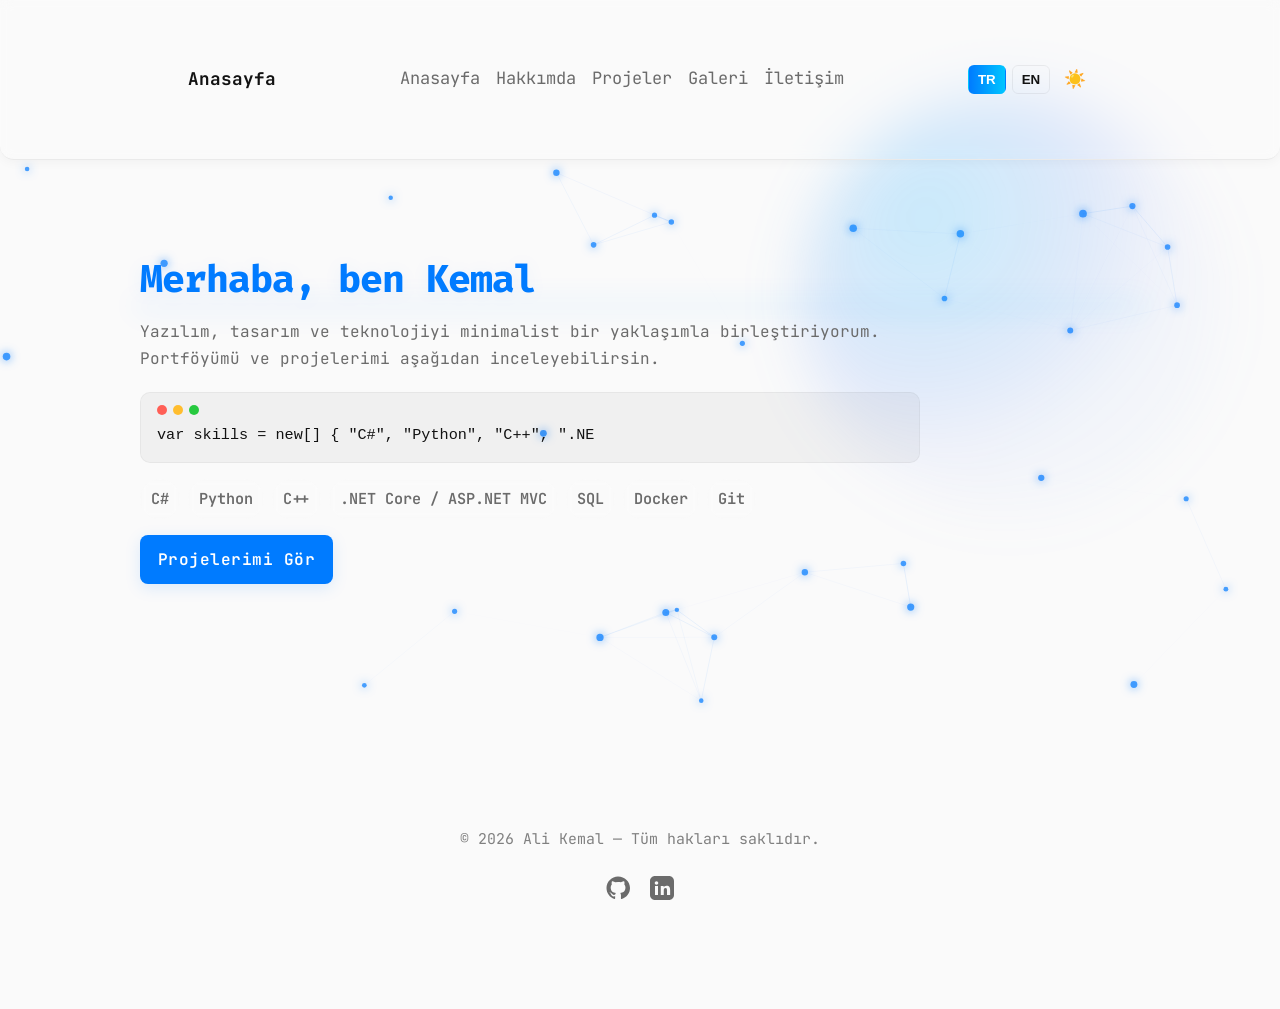
==== index.html @ acdd277d "first commit" ====
<!doctype html>
<html lang="tr" data-theme="light">
<head>
  <meta charset="utf-8" />
  <meta name="viewport" content="width=device-width,initial-scale=1" />
  <title data-key="title_home">Ali Kemal — Anasayfa</title>
  <link rel="preconnect" href="https://fonts.googleapis.com">
  <link rel="preconnect" href="https://fonts.gstatic.com" crossorigin>
  <link href="https://fonts.googleapis.com/css2?family=Fira+Mono:wght@400;700&family=Fira+Code:wght@400;700&family=JetBrains+Mono:wght@400;700&display=swap" rel="stylesheet">
  <link rel="stylesheet" href="style.css">
</head>
<body>
  <!-- Preloader -->
  <div id="preloader" class="preloader">
    <div class="spinner">
      <div></div><div></div><div></div>
    </div>
  </div>

  <!-- Header -->
  <header class="site-header">
    <div class="container header-inner">
      <a class="logo" href="index.html" data-key="nav_home">Ali Kemal</a>
      <nav class="nav">
        <a href="index.html" data-key="nav_home">Anasayfa</a>
        <a href="about.html" data-key="nav_about">Hakkımda</a>
        <a href="projects.html" data-key="nav_projects">Projeler</a>
        <a href="gallery.html" data-key="nav_gallery">Galeri</a>
        <a href="contact.html" data-key="nav_contact">İletişim</a>
      </nav>

      <div class="controls">
        <div class="lang-switch" role="group" aria-label="Dil seçici">
          <button class="lang-btn" data-lang="tr" aria-pressed="false">TR</button>
          <button class="lang-btn" data-lang="en" aria-pressed="false">EN</button>
        </div>
        <button id="theme-toggle" class="theme-toggle" aria-label="Tema değiştir">☀️</button>
        <button id="menu-toggle" class="menu-toggle">☰</button>
      </div>
    </div>
  </header>


  <main id="main-content" style="position:relative;">
    <canvas id="bg-dots" style="position:absolute;inset:0;width:100%;height:100%;z-index:0;pointer-events:none;"></canvas>
    <section class="hero container" style="position:relative;z-index:1;">
      <!-- Decorative animated blob -->
      <div class="hero-blob" aria-hidden="true"></div>
      <h1 data-key="hero_title" class="neon">Kod. Yaratıcılık. İnovasyon.</h1>
      <p data-key="hero_sub" class="hero-sub">Yazılım, tasarım ve teknolojiyi minimalist bir yaklaşımla birleştiriyorum. Portföyümü ve projelerimi aşağıdan inceleyebilirsin.</p>
      <!-- Developer terminal / typewriter -->
      <div class="hero-terminal" aria-hidden="false">
        <div class="terminal-bar"><span class="dot red"></span><span class="dot yellow"></span><span class="dot green"></span></div>
  <pre class="terminal-body"><code id="type-output">var skills = new[] { "C#", "Python", "C++", ".NET Core / ASP.NET MVC", "SQL", "Docker", "Git" };</code></pre>
      </div>

      <!-- Tech badges -->
      <div class="tech-badges" aria-hidden="true">
  <span class="badge" data-key="badge_csharp"><svg class="badge-icon" viewBox="0 0 24 24" aria-hidden="true"><rect x="3" y="3" width="18" height="18" rx="3"/></svg><span class="badge-label">C#</span></span>
  <span class="badge" data-key="badge_python"><svg class="badge-icon" viewBox="0 0 24 24" aria-hidden="true"><circle cx="12" cy="8" r="5"/><path d="M4 16c2-4 8-4 8-4s6 0 8 4v2H4v-2z"/></svg><span class="badge-label">Python</span></span>
  <span class="badge" data-key="badge_cpp"><svg class="badge-icon" viewBox="0 0 24 24" aria-hidden="true"><path d="M4 12h16M12 4v16" stroke-width="1.6" stroke-linecap="round" stroke-linejoin="round"/></svg><span class="badge-label">C++</span></span>
  <span class="badge" data-key="badge_dotnet"><svg class="badge-icon" viewBox="0 0 24 24" aria-hidden="true"><path d="M3 12a9 9 0 1 0 18 0 9 9 0 0 0-18 0z"/></svg><span class="badge-label">.NET Core / ASP.NET MVC</span></span>
  <span class="badge" data-key="badge_sql"><svg class="badge-icon" viewBox="0 0 24 24" aria-hidden="true"><ellipse cx="12" cy="6" rx="8" ry="3"/><path d="M4 6v6c0 1.7 3.6 3 8 3s8-1.3 8-3V6"/></svg><span class="badge-label">SQL</span></span>
  <span class="badge" data-key="badge_docker"><svg class="badge-icon" viewBox="0 0 24 24" aria-hidden="true"><rect x="3" y="10" width="18" height="6" rx="1"/><path d="M6 8h3v2H6zM10 8h3v2h-3z"/></svg><span class="badge-label">Docker</span></span>
  <span class="badge" data-key="badge_git"><svg class="badge-icon" viewBox="0 0 24 24" aria-hidden="true"><circle cx="6" cy="18" r="2"/><circle cx="18" cy="6" r="2"/><circle cx="12" cy="12" r="2"/><path d="M13 11l5-5M11 13l-5 5"/></svg><span class="badge-label">Git</span></span>
      </div>
      <p>
        <a class="btn" href="projects.html" id="see-projects" data-key="btn_projects">Projelerimi Gör</a>
      </p>
    </section>
  </main>


  <footer class="site-footer">
    <div class="container">
      <small>© <span id="year"></span> Ali Kemal — Tüm hakları saklıdır.</small>
      <div class="footer-socials">
        <a href="https://github.com/Nukte" aria-label="GitHub"><svg width="24" height="24" fill="currentColor" viewBox="0 0 24 24"><path d="M12 .5C5.73.5.5 5.73.5 12c0 5.08 3.29 9.39 7.86 10.91.58.11.79-.25.79-.56 0-.28-.01-1.02-.02-2-3.2.7-3.88-1.54-3.88-1.54-.53-1.34-1.3-1.7-1.3-1.7-1.06-.72.08-.71.08-.71 1.17.08 1.79 1.2 1.79 1.2 1.04 1.78 2.73 1.27 3.4.97.11-.75.41-1.27.74-1.56-2.56-.29-5.26-1.28-5.26-5.7 0-1.26.45-2.29 1.19-3.1-.12-.29-.52-1.46.11-3.05 0 0 .97-.31 3.18 1.18a11.1 11.1 0 0 1 2.9-.39c.98 0 1.97.13 2.9.39 2.2-1.49 3.17-1.18 3.17-1.18.63 1.59.23 2.76.11 3.05.74.81 1.19 1.84 1.19 3.1 0 4.43-2.7 5.41-5.27 5.7.42.36.79 1.09.79 2.2 0 1.59-.01 2.87-.01 3.26 0 .31.21.68.8.56C20.71 21.39 24 17.08 24 12c0-6.27-5.23-11.5-12-11.5z"/></svg></a>
        <a href="https://www.linkedin.com/in/ali-kemal-kara/" aria-label="LinkedIn"><svg width="24" height="24" fill="currentColor" viewBox="0 0 24 24"><path d="M19 0h-14c-2.76 0-5 2.24-5 5v14c0 2.76 2.24 5 5 5h14c2.76 0 5-2.24 5-5v-14c0-2.76-2.24-5-5-5zm-11 19h-3v-9h3v9zm-1.5-10.28c-.97 0-1.75-.79-1.75-1.75s.78-1.75 1.75-1.75 1.75.79 1.75 1.75-.78 1.75-1.75 1.75zm13.5 10.28h-3v-4.5c0-1.08-.02-2.47-1.5-2.47-1.5 0-1.73 1.17-1.73 2.39v4.58h-3v-9h2.89v1.23h.04c.4-.75 1.38-1.54 2.84-1.54 3.04 0 3.6 2 3.6 4.59v4.72z"/></svg></a>
      </div>
    </div>
  </footer>

  <div id="modal" class="modal" aria-hidden="true">
    <div class="modal-inner">
      <button id="modal-close" class="modal-close">✕</button>
      <img id="modal-img" src="" alt="" />
    </div>
  </div>

  <script src="script.js"></script>
</body>
</html>
---- style.css ----
:root{
  --bg:#FAFAFA;
  --text:#121212;
  --muted:#6b6b6b;
  --accent:#007BFF;
  --accent2:#00c6ff;
  --card:#ffffff;
  --shadow: 0 6px 18px rgba(17,17,17,0.06);
}

[data-theme="dark"]{
  --bg:#121212;
  --text:#E0E0E0;
  --muted:#9a9a9a;
  --accent:#3390FF;
  --card:#1b1b1b;
  --shadow: 0 6px 18px rgba(0,0,0,0.6);
}

*{box-sizing:border-box}
html,body{height:100%}
body{
  margin:0;padding:0;
  font-family: 'JetBrains Mono', 'Fira Code', 'Fira Mono', 'Menlo', 'Consolas', monospace;
  background:var(--bg);color:var(--text);
  font-size: 17px;
  line-height: 1.7;
  -webkit-font-smoothing:antialiased;
  -moz-osx-font-smoothing:grayscale;
}
.container{max-width:1000px;margin:0 auto;padding:3rem;}

/* Smooth theme transitions for variables and common visual properties */
:root, [data-theme] {
  transition: background-color 360ms ease, color 360ms ease, border-color 360ms ease, box-shadow 360ms ease, fill 360ms ease, stroke 360ms ease;
}

/* Header: glassmorphism + spaced nav */
.site-header{
  background: rgba(255,255,255,0.66);
  backdrop-filter: blur(6px) saturate(120%);
  border-radius: 0 0 14px 14px;
  padding: 0.6rem 0;
}
[data-theme='dark'] .site-header{
  background: rgba(24,22,42,0.6);
}
.header-inner{gap:1rem}
.nav{display:flex;gap:1.2rem;align-items:center}
.nav a{position:relative;padding:0.4rem 0.2rem;color:var(--muted);}
.nav a::after{content:'';position:absolute;left:0;right:0;bottom:-6px;height:3px;background:linear-gradient(90deg,var(--accent),var(--accent2));opacity:0;transform:translateY(6px);transition:all 220ms ease;border-radius:6px}
.nav a:hover::after, .nav a.active::after{opacity:1;transform:translateY(0)}

/* Mobile slide panel for nav and backdrop */
.nav-panel{
  position:fixed;top:0;right:-320px;width:280px;height:100vh;background:var(--card);box-shadow:0 20px 60px rgba(0,0,0,0.12);transition:right 320ms cubic-bezier(.2,.9,.3,1);z-index:10005;padding:2.4rem 1.2rem;display:flex;flex-direction:column;gap:1rem
}
.nav-panel.open{right:0}
.nav-backdrop{position:fixed;inset:0;background:rgba(0,0,0,0.35);opacity:0;pointer-events:none;transition:opacity 220ms ease;z-index:10004}
.nav-backdrop.open{opacity:1;pointer-events:auto}

@media (max-width:820px){
  .nav{display:none}
  .menu-toggle{display:block}
}

/* theme switching helper - subtle fade for items that don't use CSS variables
   We add transitions for many visual properties so the switch doesn't feel abrupt */
.theme-switching, .theme-switching * {
  transition: background-color 380ms ease, color 380ms ease, border-color 380ms ease, box-shadow 380ms ease, filter 380ms ease, fill 380ms ease, stroke 380ms ease;
}

.menu-toggle-close{background:transparent;border:1px solid var(--muted);padding:0.6rem 0.9rem;border-radius:8px;cursor:pointer}

/* Modern başlıklar */
h1, h2, h3 {
  font-family: 'Fira Mono', 'JetBrains Mono', 'Fira Code', 'Menlo', 'Consolas', monospace;
  font-weight: 800;
  letter-spacing: -1px;
  color: var(--accent);
  text-shadow: 0 2px 12px rgba(0,123,255,0.08);
  line-height: 1.2;
}
h1 { font-size: 2.6rem; margin-bottom: 0.7rem; }
h2 { font-size: 2rem; margin-bottom: 0.5rem; }
h3 { font-size: 1.3rem; margin-bottom: 0.4rem; }

p, li, label, input, textarea, .btn, small {
  font-size: 1rem;
  line-height: 1.7;
}
small {
  font-size: 0.93rem;
  opacity: 0.85;
}

/* Butonlara degrade ve gölge */
.btn {
  background: linear-gradient(90deg, var(--accent) 60%, #00c6ff 100%);
  box-shadow: 0 4px 16px rgba(0,123,255,0.13);
  border: none;
  font-weight: 600;
  letter-spacing: 0.5px;
  transition: transform 0.15s, box-shadow 0.15s, background 0.3s;
}
.btn:hover {
  transform: translateY(-2px) scale(1.04);
  box-shadow: 0 8px 24px rgba(0,123,255,0.18);
  background: linear-gradient(90deg, #00c6ff 0%, var(--accent) 100%);
}

/* Kartlara hover animasyonu */
.card {
  transition: transform 0.18s, box-shadow 0.18s;
}
.card:hover {
  transform: translateY(-6px) scale(1.03) rotate(-1deg);
  box-shadow: 0 12px 32px rgba(0,123,255,0.13);
  border: 1.5px solid var(--accent);
}

/* Menüye blur ve yarı saydamlık */
.site-header {
  background: rgba(255,255,255,0.75);
  box-shadow: 0 2px 12px rgba(0,0,0,0.04);
  border-bottom: 1px solid #eaeaea;
}
[data-theme="dark"] .site-header {
  background: rgba(18,18,18,0.85);
  border-bottom: 1px solid #232323;
}

/* Responsive menü animasyonu */
@media (max-width:820px){
  .nav {
    transition: max-height 0.4s cubic-bezier(.4,0,.2,1);
    max-height: 0;
    overflow: hidden;
    background: rgba(255,255,255,0.97);
    border-radius: 0 0 12px 12px;
    box-shadow: 0 8px 32px rgba(0,0,0,0.08);
    margin-top: 0.5rem;
    position: absolute;
    left: 0; right: 0;
    z-index: 99;
  }
  [data-theme="dark"] .nav {
    background: rgba(18,18,18,0.97);
  }
  .nav.open {
    display: flex;
    flex-direction: column;
    max-height: 400px;
    padding-bottom: 1rem;
  }
  .menu-toggle {
    display: block;
    z-index: 100;
  }
}

/* Footer sosyal ikonlar */
.footer-socials {
  display: flex;
  justify-content: center;
  gap: 1.2rem;
  margin-top: 1.2rem;
}
.footer-socials a {
  color: var(--muted);
  font-size: 1.5rem;
  transition: color 0.2s;
}
.footer-socials a:hover {
  color: var(--accent);
}

.site-header{backdrop-filter: blur(6px);position:sticky;top:0;background:transparent;padding:0.6rem 0;z-index:40}
.header-inner{display:flex;align-items:center;justify-content:space-between}
.logo{font-weight:700;text-decoration:none;color:var(--text);font-size:1.1rem}
.nav{display:flex;gap:1rem}
.nav a{text-decoration:none;color:var(--muted);padding:0.4rem 0;border-bottom:2px solid transparent}
.nav a:hover, .nav a.active{color:var(--accent);border-color:transparent}
.controls{display:flex;align-items:center;gap:0.5rem}
.lang-btn{background:transparent;border:1px solid transparent;padding:0.3rem 0.5rem;border-radius:4px;cursor:pointer}
.theme-toggle{background:transparent;border:none;cursor:pointer;font-size:1.1rem}
.menu-toggle{display:none}

/* language switch styles */
.lang-switch{display:flex;gap:0.4rem;align-items:center}
.lang-switch .lang-btn{border:1px solid rgba(0,0,0,0.06);background:transparent;padding:0.35rem 0.55rem;border-radius:6px;font-weight:700;color:var(--text)}
.lang-switch .lang-btn[aria-pressed="true"]{background:linear-gradient(90deg,var(--accent),var(--accent2));color:var(--card);border-color:transparent}
/* Ensure language buttons remain readable in dark theme and have a clear focus state */
[data-theme="dark"] .lang-switch .lang-btn{border-color:rgba(255,255,255,0.06);color:var(--text)}
.lang-switch .lang-btn:focus{outline:3px solid rgba(0,123,255,0.12);outline-offset:3px;border-color:transparent}

.hero{padding:6rem 0 8rem}
.hero h1{font-size:2.4rem;margin:0 0 1rem}
.btn{display:inline-block;padding:0.7rem 1.1rem;border-radius:8px;background:var(--accent);color:white;text-decoration:none}

/* Neon heading + animated blob decoration */
.hero{position:relative;overflow:visible}
.hero-blob{position:absolute;right:-8%;top:-12%;width:420px;height:420px;border-radius:50%;background:radial-gradient(circle at 30% 30%, rgba(0,198,255,0.18), rgba(0,123,255,0.08) 40%, transparent 60%), linear-gradient(135deg, rgba(127,76,255,0.06), rgba(76,175,255,0.04));filter:blur(28px);transform:translate3d(0,0,0);z-index:0;pointer-events:none}
.neon{position:relative;z-index:2;color:var(--accent);text-shadow:0 2px 18px rgba(0,123,255,0.08), 0 0 24px rgba(0,198,255,0.03);}
.neon::after{content:'';position:absolute;left:-6px;right:-6px;bottom:-8px;height:8px;background:linear-gradient(90deg,var(--accent),var(--accent2));filter:blur(14px);opacity:0.12;z-index:1}
.hero-sub{position:relative;z-index:2;color:var(--muted);max-width:760px}

/* subtle parallax interaction for hero blob */
.hero.hover-enabled .hero-blob{transition:transform 420ms cubic-bezier(.2,.9,.3,1)}

/* Enhanced project card hover: lift + neon edge */
.projects .card{transition:transform 260ms ease, box-shadow 260ms ease, border 260ms ease}
.projects .card:hover{transform:translateY(-10px) scale(1.02);box-shadow:0 22px 60px rgba(0,123,255,0.12);border:1px solid rgba(51,144,255,0.12)}

/* Slight floating animation for cards */
.projects .card{will-change:transform}

/* Terminal / typewriter in hero */
.hero-terminal{position:relative;z-index:2;background:rgba(0,0,0,0.04);border-radius:10px;padding:0.8rem 1rem;margin-top:1.2rem;max-width:780px;color:var(--text);font-family: 'Fira Code', monospace;border:1px solid rgba(0,0,0,0.04)}
.hero-terminal .terminal-bar{display:flex;gap:6px;margin-bottom:8px}
.hero-terminal .dot{width:10px;height:10px;border-radius:50%;display:inline-block}
.hero-terminal .dot.red{background:#ff5f56}
.hero-terminal .dot.yellow{background:#ffbd2e}
.hero-terminal .dot.green{background:#27c93f}
.hero-terminal .terminal-body{margin:0;padding:0;font-size:0.95rem}

/* Tech badges */
.tech-badges{display:flex;flex-wrap:wrap;gap:0.5rem;margin-top:1rem;z-index:2}
.tech-badges .badge{background:linear-gradient(90deg,rgba(255,255,255,0.06),rgba(255,255,255,0.02));padding:0.35rem 0.6rem;border-radius:999px;font-weight:700;border:1px solid rgba(0,0,0,0.04);color:var(--muted);font-size:0.95rem}

.tech-badges .badge{display:inline-flex;align-items:center;gap:8px;padding:6px 10px;border-radius:999px;background:rgba(255,255,255,0.06);backdrop-filter:blur(4px);border:1px solid rgba(255,255,255,0.04);font-weight:600}
.badge-icon{width:18px;height:18px;display:block;fill:currentColor;opacity:0.95}
.badge-label{display:inline-block;white-space:nowrap}

.skills{list-style:none;padding:0;display:flex;flex-wrap:wrap;gap:12px}
.skills li{display:inline-flex;align-items:center;gap:8px;padding:6px 8px;border-radius:8px;background:var(--surface);box-shadow:var(--card-shadow)}
.skill-icon{width:18px;height:18px;display:block;fill:currentColor;opacity:0.95}
.skill-label{font-weight:600}

/* 3D tilt for project cards */
.projects .card{transform-style:preserve-3d}
.projects .card .card-body{transform:translateZ(0)}
.projects .card.tilt{transition:transform 120ms ease-out}


.site-footer{padding:3rem 0;text-align:center;color:var(--muted);}

.projects .grid{display:grid;grid-template-columns:repeat(auto-fit,minmax(260px,1fr));gap:1.4rem}
.card{background:var(--card);border-radius:12px;overflow:hidden;box-shadow:var(--shadow);display:flex;flex-direction:column}
.card img{width:100%;height:160px;object-fit:cover}
.card-body{padding:1rem}
.card-links a{margin-right:0.6rem;color:var(--accent);text-decoration:none}

.photo-grid{display:grid;grid-template-columns:repeat(auto-fit,minmax(220px,1fr));gap:0.8rem}
.photo{width:100%;height:160px;object-fit:cover;cursor:pointer;border-radius:8px}

.skill-bars .skill{margin-bottom:0.8rem}
.bar{background:linear-gradient(90deg,rgba(0,0,0,0.03),rgba(0,0,0,0.01));height:12px;border-radius:999px;overflow:hidden}
.bar-fill{height:100%;background:var(--accent);border-radius:999px}

.contact-form{display:flex;flex-direction:column;gap:0.6rem;max-width:720px}
.contact-form label{display:flex;flex-direction:column;font-size:0.95rem}
.contact-form input,.contact-form textarea{padding:0.6rem;border-radius:8px;border:1px solid #ddd;background:transparent;color:var(--text)}
.form-msg{margin-top:0.6rem;color:var(--muted)}

/* Social buttons on contact page */
.socials{display:flex;gap:0.6rem;margin-top:1rem}
.socials .social-btn{display:inline-flex;align-items:center;gap:0.6rem;padding:0.6rem 0.9rem;border-radius:999px;background:linear-gradient(90deg,var(--accent),var(--accent2));color:var(--card);text-decoration:none;font-weight:700;box-shadow:0 6px 18px rgba(0,123,255,0.12);transition:transform 160ms ease, box-shadow 160ms ease, opacity 160ms ease}
.socials .social-btn svg{flex:0 0 auto;color:inherit}
.socials .social-btn:hover{transform:translateY(-3px);box-shadow:0 12px 26px rgba(0,123,255,0.16)}
.socials .social-btn:active{transform:translateY(-1px)}
[data-theme="dark"] .socials .social-btn{box-shadow:0 6px 18px rgba(0,0,0,0.45)}

/* Modal */
.modal{position:fixed;inset:0;display:none;align-items:center;justify-content:center;background:rgba(0,0,0,0.6);z-index:60}
.modal[aria-hidden="false"]{display:flex}
.modal-inner{position:relative;max-width:90%;max-height:90%}
.modal img{max-width:100%;max-height:80vh;border-radius:8px}
.modal-close{position:absolute;right:-10px;top:-10px;background:var(--card);border-radius:50%;border:none;padding:0.4rem;cursor:pointer}

/* Preloader */
.preloader{position:fixed;inset:0;display:flex;align-items:center;justify-content:center;background:var(--bg);z-index:999}
.spinner{display:flex;gap:8px}
.spinner div{width:10px;height:10px;border-radius:50%;background:var(--accent);animation:blink 1s infinite}
.spinner div:nth-child(2){animation-delay:0.15s}
.spinner div:nth-child(3){animation-delay:0.3s}
@keyframes blink{0%,80%,100%{opacity:0.15;transform:scale(0.9)}40%{opacity:1;transform:scale(1.15)}}

/* Page transition */
main{transition:opacity 350ms ease-in-out}

@media (max-width:820px){
  .nav{display:none}
  .menu-toggle{display:block}
  .container{padding:1.6rem}
}

/* Page transition overlay + progress */
.page-overlay{
  position:fixed;inset:0;display:flex;align-items:center;justify-content:center;pointer-events:none;z-index:9999;opacity:0;transition:opacity 320ms ease;background:linear-gradient(180deg,rgba(0,0,0,0.0),rgba(0,0,0,0.0));
}
.page-overlay[data-active="true"]{opacity:1;pointer-events:auto}
.progress-bar{
  position:fixed;left:0;top:0;height:3px;background:linear-gradient(90deg,var(--accent),var(--accent2));width:0%;transition:width 260ms linear;z-index:10000
}

/* Main content enter/exit animations */
#main-content.page-exit{
  opacity:0;transform:translateY(8px) scale(0.995);filter:blur(0.6px);transition:opacity 260ms ease, transform 260ms ease, filter 260ms ease;
}
#main-content.page-enter{
  opacity:0;transform:translateY(10px);filter:blur(1px);transition:opacity 320ms cubic-bezier(.2,.9,.3,1), transform 320ms cubic-bezier(.2,.9,.3,1), filter 320ms ease;
}
#main-content.page-enter.show{
  opacity:1;transform:translateY(0);filter:blur(0);
}

/* Theme-aware overlay tint */
body[data-theme='light'] .page-overlay{background:linear-gradient(180deg,rgba(127,76,255,0.02),rgba(76,175,255,0.02));}
body[data-theme='dark'] .page-overlay{background:linear-gradient(180deg,rgba(127,76,255,0.06),rgba(76,175,255,0.04));}

/* Blog Styles */
.blog-header {
  text-align: center;
  margin-bottom: 3rem;
}

.blog-header h2 {
  margin-bottom: 1rem;
}

.blog-header p {
  color: var(--muted);
  font-size: 1.1rem;
  max-width: 600px;
  margin: 0 auto;
}

.blog-filters {
  display: flex;
  justify-content: center;
  gap: 1rem;
  margin-bottom: 3rem;
  flex-wrap: wrap;
}

.filter-btn {
  background: transparent;
  border: 2px solid var(--accent);
  color: var(--accent);
  padding: 0.5rem 1.2rem;
  border-radius: 25px;
  cursor: pointer;
  font-weight: 600;
  transition: all 0.3s ease;
  font-size: 0.9rem;
}

.filter-btn:hover, .filter-btn.active {
  background: var(--accent);
  color: var(--card);
  transform: translateY(-2px);
  box-shadow: 0 4px 12px rgba(0,123,255,0.3);
}

.blog-grid {
  display: grid;
  grid-template-columns: repeat(auto-fit, minmax(350px, 1fr));
  gap: 2rem;
  margin-bottom: 3rem;
}

.blog-card {
  background: var(--card);
  border-radius: 16px;
  overflow: hidden;
  box-shadow: var(--shadow);
  transition: all 0.3s ease;
  opacity: 1;
  transform: translateY(0);
}

.blog-card:hover {
  transform: translateY(-8px) scale(1.02);
  box-shadow: 0 20px 40px rgba(0,123,255,0.15);
}

.blog-card.hidden {
  opacity: 0;
  transform: translateY(20px);
  pointer-events: none;
}

.blog-image {
  position: relative;
  height: 200px;
  overflow: hidden;
}

.blog-image img {
  width: 100%;
  height: 100%;
  object-fit: cover;
  transition: transform 0.3s ease;
}

.blog-card:hover .blog-image img {
  transform: scale(1.05);
}

.blog-category {
  position: absolute;
  top: 1rem;
  left: 1rem;
  background: var(--accent);
  color: var(--card);
  padding: 0.3rem 0.8rem;
  border-radius: 15px;
  font-size: 0.8rem;
  font-weight: 600;
}

.blog-content {
  padding: 1.5rem;
}

.blog-meta {
  display: flex;
  justify-content: space-between;
  align-items: center;
  margin-bottom: 1rem;
  font-size: 0.85rem;
  color: var(--muted);
}

.blog-content h3 {
  margin: 0 0 1rem 0;
  font-size: 1.3rem;
  line-height: 1.4;
  color: var(--text);
}

.blog-content p {
  color: var(--muted);
  line-height: 1.6;
  margin-bottom: 1.5rem;
}

.blog-tags {
  display: flex;
  flex-wrap: wrap;
  gap: 0.5rem;
  margin-bottom: 1.5rem;
}

.tag {
  background: rgba(0,123,255,0.1);
  color: var(--accent);
  padding: 0.3rem 0.8rem;
  border-radius: 12px;
  font-size: 0.8rem;
  font-weight: 500;
}

.blog-read-more {
  color: var(--accent);
  text-decoration: none;
  font-weight: 600;
  display: inline-flex;
  align-items: center;
  gap: 0.5rem;
  transition: all 0.3s ease;
}

.blog-read-more:hover {
  transform: translateX(5px);
}

.blog-read-more::after {
  content: '→';
  transition: transform 0.3s ease;
}

.blog-read-more:hover::after {
  transform: translateX(3px);
}

.blog-pagination {
  display: flex;
  justify-content: center;
  align-items: center;
  gap: 1rem;
  margin-top: 3rem;
}

.pagination-btn {
  background: var(--accent);
  color: var(--card);
  border: none;
  padding: 0.7rem 1.2rem;
  border-radius: 8px;
  cursor: pointer;
  font-weight: 600;
  transition: all 0.3s ease;
}

.pagination-btn:hover:not(:disabled) {
  background: var(--accent2);
  transform: translateY(-2px);
}

.pagination-btn:disabled {
  background: var(--muted);
  cursor: not-allowed;
  opacity: 0.5;
}

.pagination-info {
  color: var(--muted);
  font-weight: 600;
}

/* Enhanced Contact Styles */
.contact-header {
  text-align: center;
  margin-bottom: 3rem;
}

.contact-header h2 {
  margin-bottom: 1rem;
}

.contact-header p {
  color: var(--muted);
  font-size: 1.1rem;
  max-width: 600px;
  margin: 0 auto;
}

.contact-content {
  display: grid;
  grid-template-columns: 1fr 1fr;
  gap: 4rem;
  margin-bottom: 4rem;
}

.contact-info {
  display: flex;
  flex-direction: column;
  gap: 2rem;
}

.contact-card {
  display: flex;
  align-items: center;
  gap: 1.5rem;
  padding: 1.5rem;
  background: var(--card);
  border-radius: 12px;
  box-shadow: var(--shadow);
  transition: all 0.3s ease;
}

.contact-card:hover {
  transform: translateY(-4px);
  box-shadow: 0 12px 24px rgba(0,123,255,0.1);
}

.contact-icon {
  width: 50px;
  height: 50px;
  background: linear-gradient(135deg, var(--accent), var(--accent2));
  border-radius: 12px;
  display: flex;
  align-items: center;
  justify-content: center;
  color: white;
  flex-shrink: 0;
}

.contact-details h3 {
  margin: 0 0 0.5rem 0;
  font-size: 1.1rem;
  color: var(--text);
}

.contact-details p {
  margin: 0;
  color: var(--muted);
}

.contact-form {
  background: var(--card);
  padding: 2rem;
  border-radius: 16px;
  box-shadow: var(--shadow);
}

.form-group {
  margin-bottom: 1.5rem;
}

.form-group label {
  display: block;
  margin-bottom: 0.5rem;
  font-weight: 600;
  color: var(--text);
}

.form-group input,
.form-group textarea {
  width: 100%;
  padding: 0.8rem 1rem;
  border: 2px solid rgba(0,0,0,0.1);
  border-radius: 8px;
  background: var(--bg);
  color: var(--text);
  font-family: inherit;
  transition: all 0.3s ease;
  resize: vertical;
}

.form-group input:focus,
.form-group textarea:focus {
  outline: none;
  border-color: var(--accent);
  box-shadow: 0 0 0 3px rgba(0,123,255,0.1);
}

.error-message {
  display: block;
  color: #e74c3c;
  font-size: 0.85rem;
  margin-top: 0.5rem;
  opacity: 0;
  transform: translateY(-10px);
  transition: all 0.3s ease;
}

.error-message.show {
  opacity: 1;
  transform: translateY(0);
}

.form-group.error input,
.form-group.error textarea {
  border-color: #e74c3c;
  box-shadow: 0 0 0 3px rgba(231,76,60,0.1);
}

.btn-submit {
  width: 100%;
  position: relative;
  overflow: hidden;
}

.btn-loading {
  display: flex;
  align-items: center;
  justify-content: center;
  gap: 0.5rem;
}

.form-msg {
  margin-top: 1rem;
  padding: 1rem;
  border-radius: 8px;
  text-align: center;
  font-weight: 600;
  opacity: 0;
  transform: translateY(-10px);
  transition: all 0.3s ease;
}

.form-msg.show {
  opacity: 1;
  transform: translateY(0);
}

.form-msg.success {
  background: rgba(39,174,96,0.1);
  color: #27ae60;
  border: 1px solid rgba(39,174,96,0.2);
}

.form-msg.error {
  background: rgba(231,76,60,0.1);
  color: #e74c3c;
  border: 1px solid rgba(231,76,60,0.2);
}

.contact-socials {
  text-align: center;
}

.contact-socials h3 {
  margin-bottom: 2rem;
  color: var(--text);
}

.contact-socials .socials {
  justify-content: center;
}

/* AOS Animation Styles */
[data-aos] {
  opacity: 0;
  transition-property: opacity, transform;
  transition-duration: 0.6s;
  transition-timing-function: ease-out;
}

[data-aos].aos-animate {
  opacity: 1;
}

[data-aos="fade-up"] {
  transform: translateY(30px);
}

[data-aos="fade-up"].aos-animate {
  transform: translateY(0);
}

[data-aos="fade-right"] {
  transform: translateX(-30px);
}

[data-aos="fade-right"].aos-animate {
  transform: translateX(0);
}

[data-aos="fade-left"] {
  transform: translateX(30px);
}

[data-aos="fade-left"].aos-animate {
  transform: translateX(0);
}

[data-aos="zoom-in"] {
  transform: scale(0.8);
}

[data-aos="zoom-in"].aos-animate {
  transform: scale(1);
}

/* Enhanced Project Cards */
.project-image {
  position: relative;
  height: 160px;
  background: linear-gradient(135deg, var(--accent), var(--accent2));
  display: flex;
  align-items: center;
  justify-content: center;
  overflow: hidden;
}

.project-icon {
  color: white;
  opacity: 0.9;
  transition: all 0.3s ease;
}

.project-language {
  position: absolute;
  top: 1rem;
  right: 1rem;
  background: rgba(255,255,255,0.2);
  backdrop-filter: blur(4px);
  color: white;
  padding: 0.3rem 0.8rem;
  border-radius: 15px;
  font-size: 0.8rem;
  font-weight: 600;
}

.project-stats {
  display: flex;
  gap: 1rem;
  margin: 1rem 0;
  font-size: 0.85rem;
  color: var(--muted);
}

.stat {
  display: flex;
  align-items: center;
  gap: 0.3rem;
}

.stat svg {
  opacity: 0.7;
}

.projects .card:hover .project-icon {
  transform: scale(1.1) rotate(5deg);
}

.projects .card:hover .project-image {
  background: linear-gradient(135deg, var(--accent2), var(--accent));
}

/* Responsive Design */
@media (max-width: 768px) {
  .blog-grid {
    grid-template-columns: 1fr;
    gap: 1.5rem;
  }
  
  .blog-filters {
    gap: 0.5rem;
  }
  
  .filter-btn {
    padding: 0.4rem 1rem;
    font-size: 0.85rem;
  }
  
  .contact-content {
    grid-template-columns: 1fr;
    gap: 2rem;
  }
  
  .contact-card {
    padding: 1rem;
  }
  
  .contact-form {
    padding: 1.5rem;
  }
  
  .blog-card {
    margin: 0 1rem;
  }

  .project-stats {
    flex-wrap: wrap;
    gap: 0.8rem;
  }
}

@media (max-width: 480px) {
  .blog-filters {
    flex-direction: column;
    align-items: center;
  }
  
  .contact-card {
    flex-direction: column;
    text-align: center;
    gap: 1rem;
  }

  .project-image {
    height: 120px;
  }

  .project-icon svg {
    width: 40px;
    height: 40px;
  }
}

/* Simple About Page Styles */
.about-simple {
  max-width: 800px;
  margin: 0 auto;
  padding: 2rem;
}

.about-header {
  text-align: center;
  margin-bottom: 3rem;
}

.about-header h1 {
  font-size: 2.5rem;
  color: var(--accent);
  margin-bottom: 0.5rem;
}

.about-section {
  margin-bottom: 3rem;
  background: var(--card);
  padding: 2rem;
  border-radius: 12px;
  box-shadow: var(--shadow);
}

.about-section h2 {
  color: var(--accent);
  font-size: 1.5rem;
  margin-bottom: 1.5rem;
  border-bottom: 2px solid var(--accent);
  padding-bottom: 0.5rem;
}

.about-content p {
  line-height: 1.7;
  color: var(--text);
  margin-bottom: 1rem;
}

.about-content strong {
  color: var(--accent);
  font-weight: 700;
}

/* Experience Item */
.experience-item {
  border-left: 4px solid var(--accent);
  padding-left: 1.5rem;
  margin-bottom: 1.5rem;
}

.experience-header {
  display: flex;
  flex-wrap: wrap;
  align-items: center;
  gap: 1rem;
  margin-bottom: 1rem;
}

.experience-header h3 {
  color: var(--text);
  font-size: 1.2rem;
  margin: 0;
}

.company {
  background: var(--accent);
  color: white;
  padding: 0.3rem 0.8rem;
  border-radius: 15px;
  font-size: 0.9rem;
  font-weight: 600;
}

.duration {
  color: var(--muted);
  font-weight: 600;
  font-size: 0.9rem;
}

/* Technologies Grid */
.tech-grid {
  display: grid;
  grid-template-columns: repeat(auto-fit, minmax(200px, 1fr));
  gap: 1rem;
}

.tech-item {
  display: flex;
  align-items: center;
  gap: 1rem;
  padding: 1rem;
  background: var(--bg);
  border-radius: 8px;
  border: 1px solid rgba(0,123,255,0.1);
  transition: all 0.2s ease;
}

.tech-item:hover {
  transform: translateY(-2px);
  box-shadow: 0 4px 12px rgba(0,123,255,0.1);
  border-color: var(--accent);
}

.tech-icon {
  width: 32px;
  height: 32px;
  color: var(--accent);
  flex-shrink: 0;
}

.tech-item span {
  font-weight: 600;
  color: var(--text);
}

/* Education Items */
.education-item {
  border-left: 4px solid var(--accent);
  padding-left: 1.5rem;
  margin-bottom: 1.5rem;
}

.education-item h3 {
  color: var(--text);
  font-size: 1.2rem;
  margin: 0 0 0.5rem 0;
}

.education-item p {
  color: var(--muted);
  margin: 0 0 0.5rem 0;
}

.education-status {
  background: var(--accent);
  color: white;
  padding: 0.2rem 0.6rem;
  border-radius: 12px;
  font-size: 0.8rem;
  font-weight: 600;
}

/* Responsive Design for Simple About */
@media (max-width: 768px) {
  .about-simple {
    padding: 1rem;
  }
  
  .about-header h1 {
    font-size: 2rem;
  }
  
  .about-section {
    padding: 1.5rem;
  }
  
  .tech-grid {
    grid-template-columns: 1fr;
  }
  
  .experience-header {
    flex-direction: column;
    align-items: flex-start;
    gap: 0.5rem;
  }
}

@media (max-width: 480px) {
  .about-header h1 {
    font-size: 1.8rem;
  }
  
  .about-section h2 {
    font-size: 1.3rem;
  }
  
  .tech-item {
    padding: 0.8rem;
  }
  
  .tech-icon {
    width: 24px;
    height: 24px;
  }
}
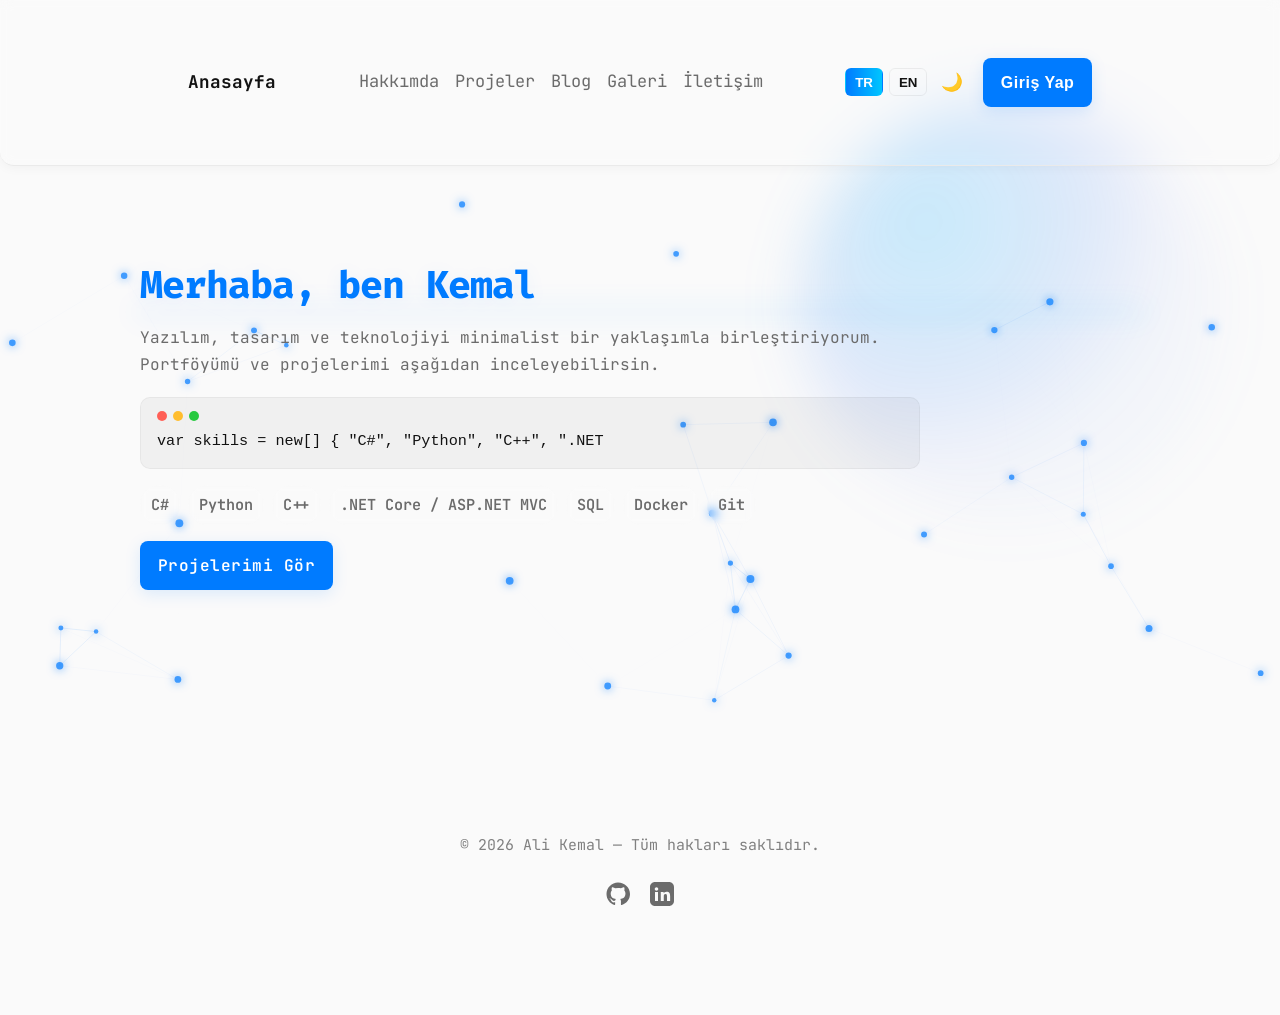
==== commit 2b80ae0b: "mesaj" ====
--- a/index.html
+++ b/index.html
@@ -22,9 +22,10 @@
     <div class="container header-inner">
       <a class="logo" href="index.html" data-key="nav_home">Ali Kemal</a>
       <nav class="nav">
-        <a href="index.html" data-key="nav_home">Anasayfa</a>
+       <!-- <a href="index.html" data-key="nav_home">Anasayfa</a> -->
         <a href="about.html" data-key="nav_about">Hakkımda</a>
         <a href="projects.html" data-key="nav_projects">Projeler</a>
+        <a href="blog.html" data-key="nav_blog">Blog</a>
         <a href="gallery.html" data-key="nav_gallery">Galeri</a>
         <a href="contact.html" data-key="nav_contact">İletişim</a>
       </nav>
--- a/style.css
+++ b/style.css
@@ -51,24 +51,73 @@
 .nav a::after{content:'';position:absolute;left:0;right:0;bottom:-6px;height:3px;background:linear-gradient(90deg,var(--accent),var(--accent2));opacity:0;transform:translateY(6px);transition:all 220ms ease;border-radius:6px}
 .nav a:hover::after, .nav a.active::after{opacity:1;transform:translateY(0)}
 
-/* Mobile slide panel for nav and backdrop */
+/* Mobile slide panel for nav and backdrop (polished) */
 .nav-panel{
-  position:fixed;top:0;right:-320px;width:280px;height:100vh;background:var(--card);box-shadow:0 20px 60px rgba(0,0,0,0.12);transition:right 320ms cubic-bezier(.2,.9,.3,1);z-index:10005;padding:2.4rem 1.2rem;display:flex;flex-direction:column;gap:1rem
-}
-.nav-panel.open{right:0}
-.nav-backdrop{position:fixed;inset:0;background:rgba(0,0,0,0.35);opacity:0;pointer-events:none;transition:opacity 220ms ease;z-index:10004}
+  position:fixed;
+  top:0;
+  right:0;
+  bottom:0;
+  width:320px;
+  max-width:85vw;
+  background: linear-gradient(180deg, var(--card), rgba(255,255,255,0.02));
+  box-shadow: -12px 0 30px rgba(0,0,0,0.45);
+  transition: transform 260ms cubic-bezier(.2,.9,.2,1);
+  z-index:1400;
+  padding:22px 16px;
+  display:flex;
+  flex-direction:column;
+  gap:12px;
+  transform:translateX(110%);
+  .menu-toggle-close{background:linear-gradient(180deg, rgba(0,0,0,0.02), rgba(255,255,255,0.01));border:1px solid rgba(0,0,0,0.06);padding:0.7rem 0.9rem;border-radius:10px;cursor:pointer;color:var(--text);font-weight:700;align-self:stretch;text-align:center}
+  border-left: 1px solid rgba(0,0,0,0.04);
+}
+.nav-panel.open{transform:translateX(0)}
+.nav-backdrop{position:fixed;inset:0;background:linear-gradient(rgba(0,0,0,0.45),rgba(0,0,0,0.65));opacity:0;pointer-events:none;transition:opacity 220ms ease;z-index:1300;backdrop-filter:blur(6px)}
 .nav-backdrop.open{opacity:1;pointer-events:auto}
+
+/* mobile-panel link styles */
+  .blog-grid {
+    display: grid;
+    grid-template-columns: repeat(auto-fit, minmax(260px, 1fr));
+    gap: 1rem 1.2rem;
+    margin-bottom: 2.6rem;
+    align-items: start;
+  }
+.nav-panel .mobile-nav{display:flex;flex-direction:column;gap:10px}
+.nav-panel .mobile-nav a{color:var(--text);text-decoration:none;padding:0.85rem 0.6rem;border-radius:8px;font-weight:700}
+.nav-panel .mobile-nav a:hover{background:rgba(0,0,0,0.04);transform:translateX(4px);transition:transform 160ms ease, background 140ms ease}
+.nav-panel .mobile-nav a.active{background:rgba(0,0,0,0.06)}
+
 
 @media (max-width:820px){
   .nav{display:none}
   .menu-toggle{display:block}
 }
+  .blog-card {
+    background: linear-gradient(180deg, var(--card), rgba(0,0,0,0.02));
+    border-radius: 14px;
+    overflow: hidden;
+    box-shadow: 0 12px 30px rgba(2,6,23,0.25);
+    transition: transform 260ms ease, box-shadow 260ms ease, opacity 200ms ease;
+    opacity: 1;
+    transform: translateY(0);
+    border: 1px solid rgba(0,0,0,0.04);
+  }
 
 /* theme switching helper - subtle fade for items that don't use CSS variables
    We add transitions for many visual properties so the switch doesn't feel abrupt */
 .theme-switching, .theme-switching * {
   transition: background-color 380ms ease, color 380ms ease, border-color 380ms ease, box-shadow 380ms ease, filter 380ms ease, fill 380ms ease, stroke 380ms ease;
 }
+  .modal{position:fixed;inset:0;display:none;align-items:center;justify-content:center;background:linear-gradient(rgba(0,0,0,0.45), rgba(0,0,0,0.65));z-index:1000}
+  .modal[aria-hidden="false"]{display:flex}
+  .modal-inner{position:relative;max-width:92%;max-height:92%;padding:18px;border-radius:12px;background:var(--card);box-shadow:0 18px 60px rgba(2,8,30,0.45);border:1px solid rgba(0,0,0,0.06)}
+  .modal img{max-width:100%;max-height:78vh;border-radius:8px}
+  .modal-close{position:absolute;right:-10px;top:-10px;background:var(--card);border-radius:50%;border:none;padding:0.4rem;cursor:pointer;box-shadow:0 6px 18px rgba(0,0,0,0.12)}
+
+  /* Utilities */
+  .muted{color:var(--muted)}
+  .small{font-size:0.92rem}
 
 .menu-toggle-close{background:transparent;border:1px solid var(--muted);padding:0.6rem 0.9rem;border-radius:8px;cursor:pointer}
 
@@ -152,6 +201,7 @@
     flex-direction: column;
     max-height: 400px;
     padding-bottom: 1rem;
+    position:relative;z-index:60;
   }
   .menu-toggle {
     display: block;
@@ -365,7 +415,7 @@
 
 .blog-grid {
   display: grid;
-  grid-template-columns: repeat(auto-fit, minmax(350px, 1fr));
+  grid-template-columns: repeat(auto-fit, minmax(280px, 1fr));
   gap: 2rem;
   margin-bottom: 3rem;
 }
@@ -389,6 +439,40 @@
   opacity: 0;
   transform: translateY(20px);
   pointer-events: none;
+}
+
+/* Align blog-data generated markup (.card-media / .card-body) with blog styles */
+.blog-card .card-media{
+  height: 220px;
+  overflow: hidden;
+  background: linear-gradient(180deg, rgba(0,0,0,0.02), rgba(0,0,0,0.01));
+}
+.blog-card .card-media img{width:100%;height:100%;object-fit:cover;display:block;transition:transform 0.35s ease}
+.blog-card:hover .card-media img{transform:scale(1.04)}
+.blog-card .card-body{padding:1.4rem 1.4rem 1.8rem}
+.blog-card .card-title{margin:0 0 0.6rem;color:var(--text);font-size:1.15rem}
+.blog-card .card-excerpt{color:var(--muted);margin:0 0 1rem;line-height:1.6}
+.blog-card .card-actions{display:flex;justify-content:flex-end}
+.blog-card .card-actions .btn{padding:0.48rem 0.9rem;border-radius:8px;font-size:0.92rem}
+
+/* Modal for post content: make inner panel more readable */
+.post-modal-inner{
+  background: var(--card);
+  padding: 1.2rem 1.4rem;
+  border-radius: 12px;
+  max-width: 900px;
+  width: calc(100% - 40px);
+  max-height: 90vh;
+  overflow:auto;
+  box-shadow: 0 20px 60px rgba(0,0,0,0.24);
+}
+.post-modal-inner .post-content h2{margin-top:0}
+.post-modal-inner img{border-radius:8px;margin-bottom:12px}
+
+@media (max-width:600px){
+  .blog-grid{grid-template-columns:repeat(auto-fit,minmax(220px,1fr));gap:1rem}
+  .blog-card .card-media{height:160px}
+  .container{padding:1.4rem}
 }
 
 .blog-image {
